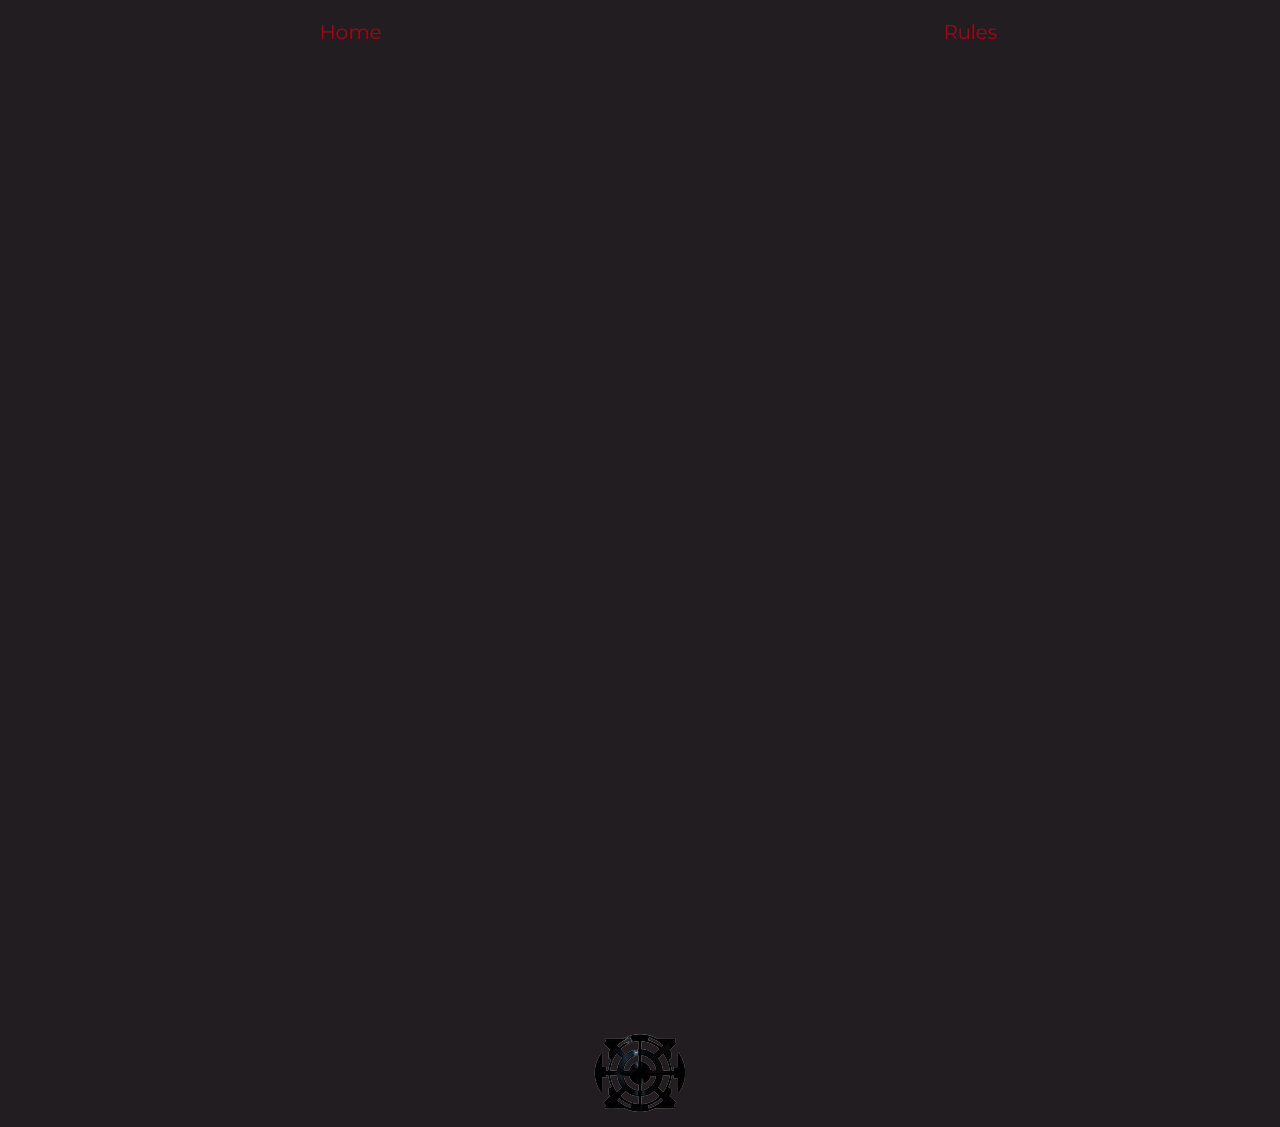
==== Index.html @ 0ff19245 "first commit" ====
<!DOCTYPE html>
<html lang="en">
<head>
    <meta charset="UTF-8">
    <meta name="viewport" content="width=device-width, initial-scale=1.0">
    <link rel="stylesheet" type="text/css" href="styles.css">
    <title>Star Wars War Game</title>
</head>
<body>
    <div class="main_container">
        <div class="header">
            <ul class="navbar1">
                <li><a href="index.html">Home</a></li>
                <li><a href="rules.html">Rules</a></li>
            </ul>
        </div>
        <div class="main">
            
        </div>
        <div class="footer">
            <a href="project.html">
                <img class="logo" src="navbar/img/logo_resized-removebg-preview.png" alt="Logo">
            </a>
        </div>
    </div>
</body>
</html>
---- styles.css ----
@import url('https://fonts.googleapis.com/css2?family=Montserrat:ital,wght@0,100..900;1,100..900&family=Roboto:ital,wght@0,100;0,300;0,400;0,500;0,700;0,900;1,100;1,300;1,400;1,500;1,700;1,900&display=swap');

body {
    margin: 0;
    background-color: #211D21;
}

.main_container {
    display: grid;
    grid-template-columns: 1fr;
    grid-template-rows: 50px 1000px 50px;
    grid-template-areas: "header"
                         "maingame"
                         "footer";
}

.header{
    font-family: 'Montserrat', sans-serif;

}

.header {
    font-size: 20px;
    grid-area: header;
}

.maingame {
    grid-area: maingame; 
    display: grid;
    grid-template-columns: 31.25% 7.5% 7.5% 7.5% 7.5% 7.5% 31.25%; 
    grid-template-rows: (10% 17.5% 5% 17.5% 5% 17.5% 5% 17.5% 10%);
    background-color: #A50113;
    border: 2px solid #FFFBF2;
}

.footer {
    grid-area: footer;
    display: flex;
    justify-content: center;
    align-items: center;
}

.navbar1 {
    display: grid;
    text-align: center;
    grid-template-columns: 1fr 1fr;
    list-style-type: none;
    
}

.navbar1 li a {
    transition: all 0.3s ease 0s;
}

.navbar1 li a:hover {
    color: #FFFBF2;
}

.logo {
    align-items: center;
}

.player1deck {
    grid-column: 4;
    grid-row: 2;
    background-color: aqua;
}

.player2deck {
    grid-column: 4;
    grid-row: 10;
    background-color: aqua;
    
}

.player1warzone {
    grid-column: 2;
    grid-row: 6;
    background-color: aqua;
}

.player2warzone {
    grid-column: 6;
    grid-row: 6;
    background-color: aqua;
}

.player1mat{
    grid-column: 4;
    grid-row: 5;
    background-color: aqua
}

.player2mat{
    grid-column: 4;
    grid-row: 7;
    background-color: aqua;

}

li, a{
    text-decoration: none;
    color: #A50113;
}
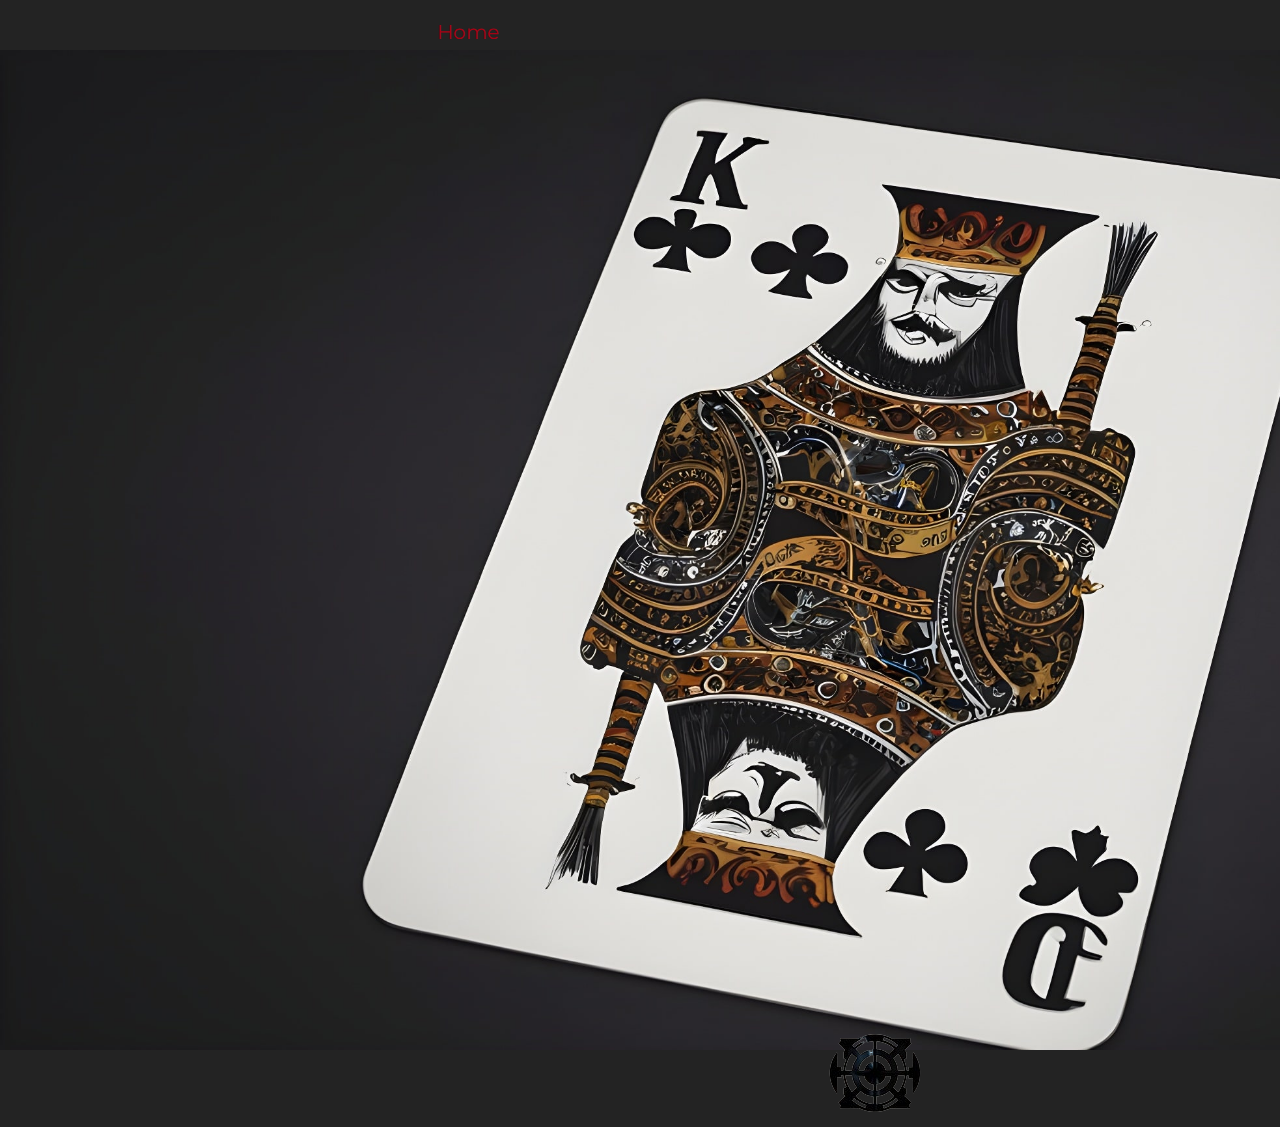
==== commit d2f9346f: "first sketch of the card game War" ====
--- a/Index.html
+++ b/Index.html
@@ -15,11 +15,11 @@
             </ul>
         </div>
         <div class="main">
-            
+            <img id="imagemain" src="imgs/clubs.jpeg" alt="Image">
         </div>
         <div class="footer">
             <a href="project.html">
-                <img class="logo" src="navbar/img/logo_resized-removebg-preview.png" alt="Logo">
+                <img class="logo" src="imgs/logo_resized-removebg-preview.png" alt="Logo">
             </a>
         </div>
     </div>
--- a/styles.css
+++ b/styles.css
@@ -2,7 +2,7 @@
 
 body {
     margin: 0;
-    background-color: #211D21;
+    background-color: #232323;
 }
 
 .main_container {
@@ -24,11 +24,19 @@
     grid-area: header;
 }
 
+.main{
+    background-color: #484646;
+    display: flex;
+    padding: auto;
+    
+}
+
 .maingame {
     grid-area: maingame; 
     display: grid;
-    grid-template-columns: 31.25% 7.5% 7.5% 7.5% 7.5% 7.5% 31.25%; 
-    grid-template-rows: (10% 17.5% 5% 17.5% 5% 17.5% 5% 17.5% 10%);
+    grid-template-columns: auto 75px auto;
+    grid-template-rows: auto 112.5px 5% 112.5px 5% 112.5px 5% 112.5px auto;
+    gap: 10px;
     background-color: #A50113;
     border: 2px solid #FFFBF2;
 }
@@ -61,46 +69,65 @@
 }
 
 .player1deck {
-    grid-column: 4;
+    grid-column: 2;
     grid-row: 2;
     background-color: aqua;
 }
 
 .player2deck {
-    grid-column: 4;
-    grid-row: 10;
+    grid-column: 2;
+    grid-row: 8;
     background-color: aqua;
     
 }
 
-.player1warzone {
+.player1mat{
     grid-column: 2;
-    grid-row: 6;
-    background-color: aqua;
-}
-
-.player2warzone {
-    grid-column: 6;
-    grid-row: 6;
-    background-color: aqua;
-}
-
-.player1mat{
-    grid-column: 4;
-    grid-row: 5;
+    grid-row: 4;
     background-color: aqua
 }
 
 .player2mat{
-    grid-column: 4;
-    grid-row: 7;
+    grid-column: 2;
+    grid-row: 6;
     background-color: aqua;
 
 }
+
 
 li, a{
     text-decoration: none;
     color: #A50113;
 }
 
+@media only screen and (max-width: 768px) {
+    .main_container {
+        display: grid;
+        grid-template-columns: 1fr;
+        grid-template-rows: 100px 746px 50px;
+        grid-template-areas: "header"
+                             "maingame"
+                             "footer";
+    }
 
+
+    .navbar1 {
+        display: flex;
+        flex-direction: column;
+    }
+    
+
+    .main {
+        display: flex;
+        justify-content: center;
+        align-items: center;
+        height: 100%; 
+    }
+    
+    #imagemain {
+        max-width: 100%; 
+        max-height: 100%; 
+    }
+}
+
+
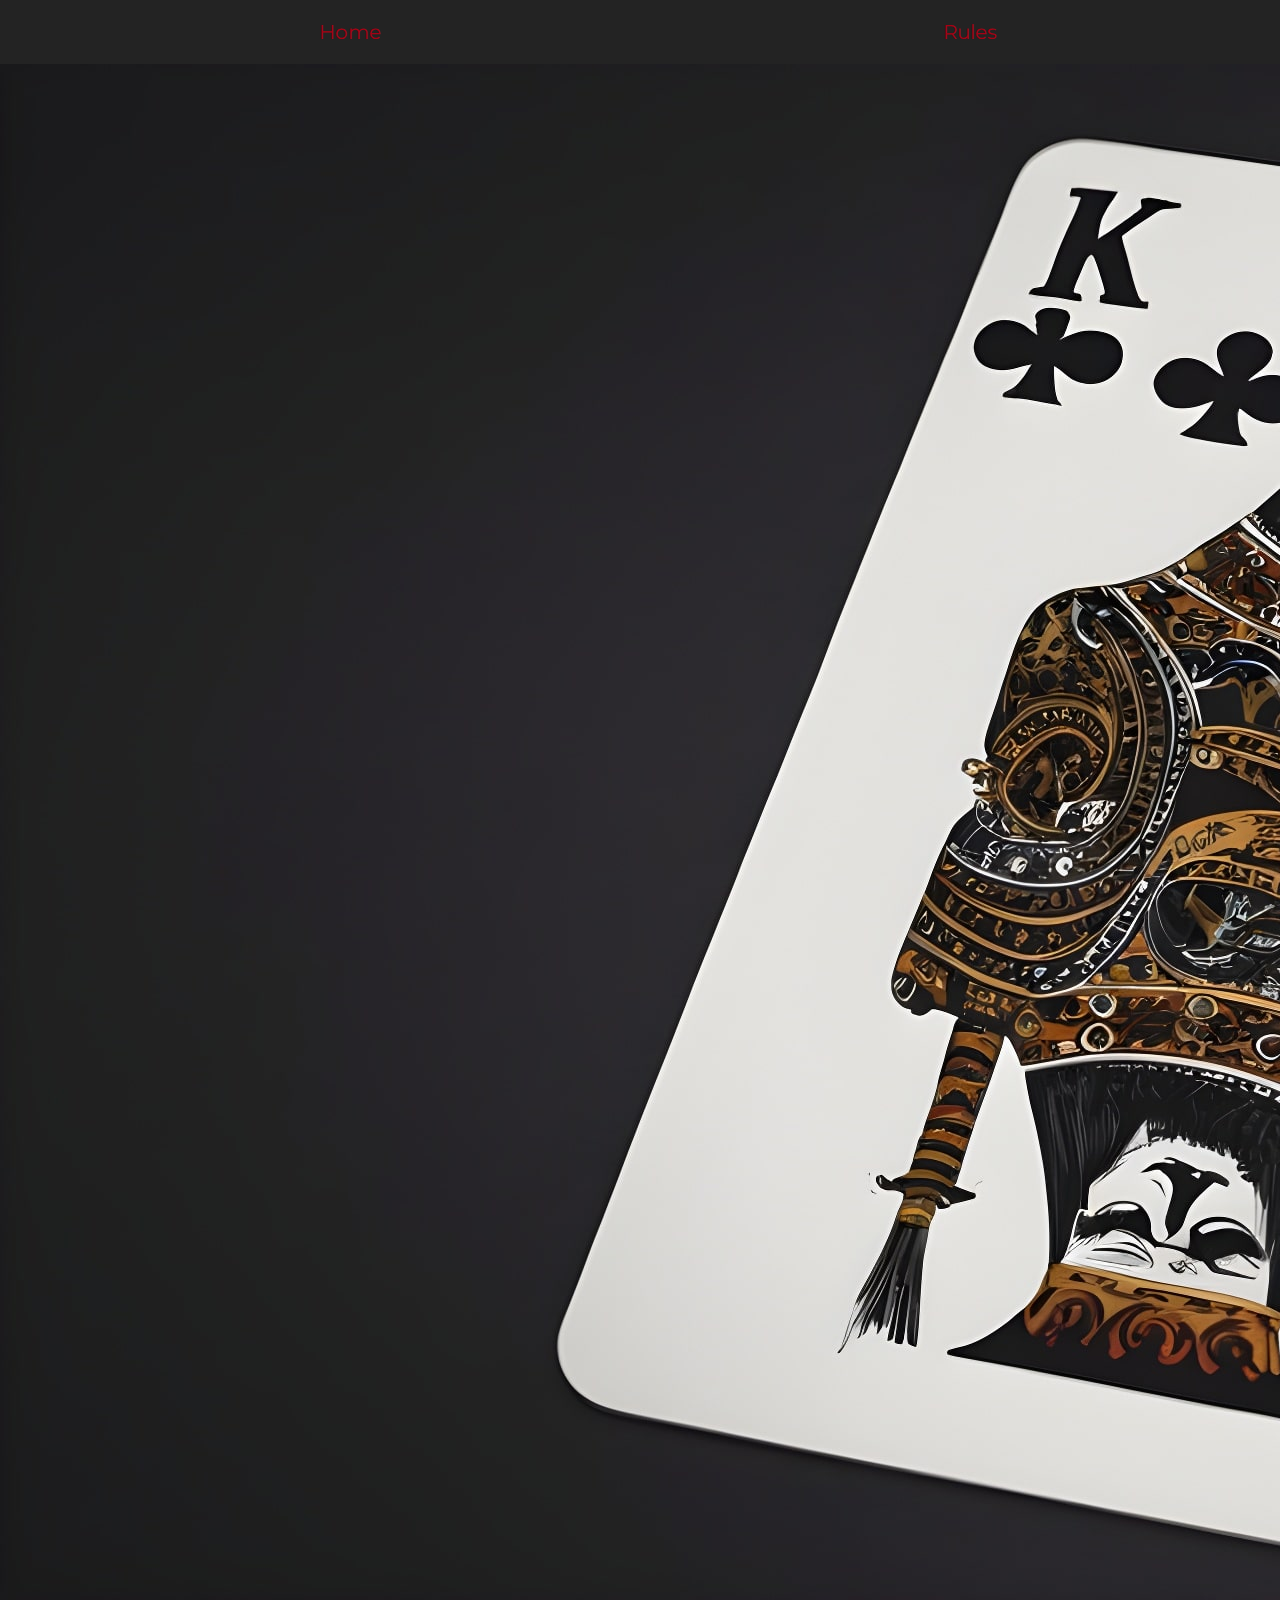
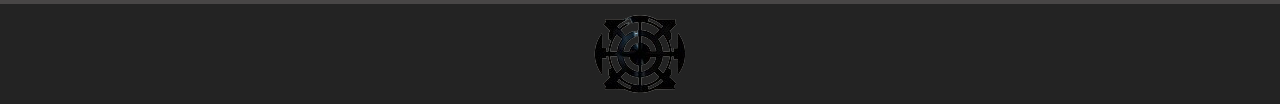
==== commit ebd7df19: "1st implementation of wargame logic" ====
--- a/Index.html
+++ b/Index.html
@@ -4,7 +4,7 @@
     <meta charset="UTF-8">
     <meta name="viewport" content="width=device-width, initial-scale=1.0">
     <link rel="stylesheet" type="text/css" href="styles.css">
-    <title>Star Wars War Game</title>
+    <title>Cards War Game</title>
 </head>
 <body>
     <div class="main_container">
@@ -15,7 +15,9 @@
             </ul>
         </div>
         <div class="main">
-            <img id="imagemain" src="imgs/clubs.jpeg" alt="Image">
+            <a href="WarGame.html">
+                <img id="imagemain" src="imgs/clubs.jpeg" alt="Image">
+              </a>
         </div>
         <div class="footer">
             <a href="project.html">
@@ -23,5 +25,6 @@
             </a>
         </div>
     </div>
+    <script src="index.js"></script>
 </body>
 </html>--- a/styles.css
+++ b/styles.css
@@ -6,12 +6,9 @@
 }
 
 .main_container {
-    display: grid;
-    grid-template-columns: 1fr;
-    grid-template-rows: 50px 1000px 50px;
-    grid-template-areas: "header"
-                         "maingame"
-                         "footer";
+    display: flex;
+    flex-direction: column;
+    
 }
 
 .header{
@@ -31,15 +28,17 @@
     
 }
 
-.maingame {
-    grid-area: maingame; 
+.game-container{
+    margin: 0;
+    background-color: #484646;
     display: grid;
-    grid-template-columns: auto 75px auto;
-    grid-template-rows: auto 112.5px 5% 112.5px 5% 112.5px 5% 112.5px auto;
-    gap: 10px;
-    background-color: #A50113;
-    border: 2px solid #FFFBF2;
+    grid-template-rows: 7rem 2rem 7rem;
+    gap: .5rem;
+    cursor: pointer;
+    justify-content: center;
+    padding-top: 1rem;
 }
+
 
 .footer {
     grid-area: footer;
@@ -65,33 +64,8 @@
 }
 
 .logo {
+    display: flex;
     align-items: center;
-}
-
-.player1deck {
-    grid-column: 2;
-    grid-row: 2;
-    background-color: aqua;
-}
-
-.player2deck {
-    grid-column: 2;
-    grid-row: 8;
-    background-color: aqua;
-    
-}
-
-.player1mat{
-    grid-column: 2;
-    grid-row: 4;
-    background-color: aqua
-}
-
-.player2mat{
-    grid-column: 2;
-    grid-row: 6;
-    background-color: aqua;
-
 }
 
 
@@ -99,6 +73,70 @@
     text-decoration: none;
     color: #A50113;
 }
+
+.deck {
+    height: 100%;
+    width: 100%;
+    border: 1px solid black;
+    display: flex;
+    justify-content: center;
+    align-items: center;
+    font-size: 3rem;
+    border-radius: .5rem;
+    color: white;
+    user-select: none;
+  }
+
+  .player1-deck{
+    background-color: rgb(206, 9, 9);
+  }
+
+  .player2-deck{
+    background-color: rgb(0, 76, 255);
+  }
+  .text {
+    grid-column: span 2;
+    display: flex;
+    justify-content: center;
+    align-items: center;
+  }
+  .card {
+    position: relative;
+    height: 100%;
+    width: 100%;
+    border: 1px solid black;
+    border-radius: .5rem;
+    display: flex;
+    justify-content: center;
+    align-items: center;
+    font-size: 4rem;
+  }
+
+  .card.red {
+    color: red;
+  }
+  
+  .card.black {
+    color: black;
+  }
+  
+  .card::before,
+  .card::after {
+    position: absolute;
+    content: attr(data-value);
+    font-size: 1rem;
+  }
+  
+  .card::before {
+    top: .5rem;
+    left: .5rem
+  }
+  
+  .card::after {
+    bottom: .5rem;
+    right: .5rem;
+    transform: rotate(180deg);
+  }
 
 @media only screen and (max-width: 768px) {
     .main_container {
@@ -123,11 +161,17 @@
         align-items: center;
         height: 100%; 
     }
+
+    .logo{
+        padding-top: 50%;
+    }
     
     #imagemain {
         max-width: 100%; 
         max-height: 100%; 
     }
+
+    
 }
 
 
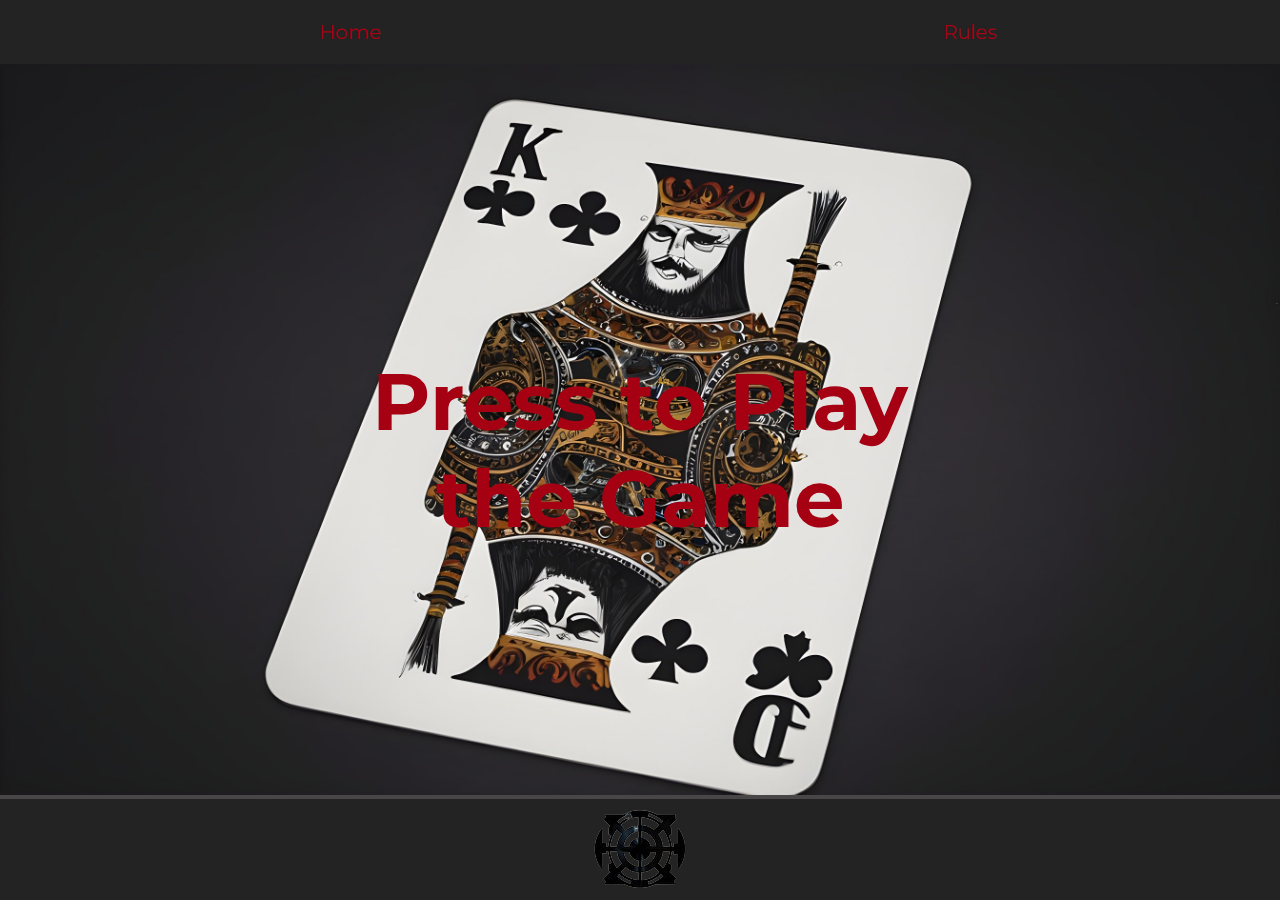
==== commit ce1a1181: "project completed" ====
--- a/Index.html
+++ b/Index.html
@@ -16,7 +16,8 @@
         </div>
         <div class="main">
             <a href="WarGame.html">
-                <img id="imagemain" src="imgs/clubs.jpeg" alt="Image">
+                <img id="imagemain" src="imgs/clubs.jpeg" alt="Image of a Card">
+                <div class="centered">Press to Play the Game</div>
               </a>
         </div>
         <div class="footer">
--- a/styles.css
+++ b/styles.css
@@ -3,12 +3,22 @@
 body {
     margin: 0;
     background-color: #232323;
+    height: 100%;
+}
+
+html{
+    height: 100%;
 }
 
 .main_container {
     display: flex;
     flex-direction: column;
-    
+    height: 100%;
+}
+
+#imagemain {
+    max-width: 100%;
+    max-height: 100%;
 }
 
 .header{
@@ -19,32 +29,7 @@
 .header {
     font-size: 20px;
     grid-area: header;
-}
-
-.main{
-    background-color: #484646;
-    display: flex;
-    padding: auto;
-    
-}
-
-.game-container{
-    margin: 0;
-    background-color: #484646;
-    display: grid;
-    grid-template-rows: 7rem 2rem 7rem;
-    gap: .5rem;
-    cursor: pointer;
-    justify-content: center;
-    padding-top: 1rem;
-}
-
-
-.footer {
-    grid-area: footer;
-    display: flex;
-    justify-content: center;
-    align-items: center;
+    border-radius: 0.5em;
 }
 
 .navbar1 {
@@ -63,6 +48,60 @@
     color: #FFFBF2;
 }
 
+.main{
+    background-color: #484646;
+    display: flex;
+    padding: auto;
+}
+
+.centered {
+    font-weight: bold;
+    font-size: 80px;
+    font-family: 'Montserrat', sans-serif;
+    text-align: center;
+    position: absolute;
+    top: 50%;
+    left: 50%;
+    transform: translate(-50%, -50%);
+    transition: all 0.3s ease 0s;
+  }
+
+.centered:hover{
+    color: #FFFBF2;
+}
+
+.game-container{
+    display: flex;
+    flex-direction: column;
+    justify-content: space-evenly;
+    height: 100vh;
+    background-color: white;
+}
+
+.head-flex{
+    display: flex;
+    flex-direction: row;
+    align-self: center;
+}
+    
+.deck-flex, .slot-flex, .score-flex{
+    display: flex;
+    flex-direction: row;
+    justify-content: space-evenly;
+}
+
+.footer {
+    grid-area: footer;
+    display: flex;
+    justify-content: center;
+    align-items: center;
+    position: sticky;
+    bottom: 0;
+    border-radius: 0.5em;
+    background-color: 232323;
+    z-index: 1;
+}
+
 .logo {
     display: flex;
     align-items: center;
@@ -74,69 +113,511 @@
     color: #A50113;
 }
 
-.deck {
-    height: 100%;
-    width: 100%;
-    border: 1px solid black;
-    display: flex;
-    justify-content: center;
-    align-items: center;
-    font-size: 3rem;
-    border-radius: .5rem;
-    color: white;
-    user-select: none;
-  }
-
-  .player1-deck{
-    background-color: rgb(206, 9, 9);
-  }
-
-  .player2-deck{
-    background-color: rgb(0, 76, 255);
-  }
-  .text {
-    grid-column: span 2;
-    display: flex;
-    justify-content: center;
-    align-items: center;
-  }
-  .card {
-    position: relative;
-    height: 100%;
-    width: 100%;
-    border: 1px solid black;
-    border-radius: .5rem;
-    display: flex;
-    justify-content: center;
-    align-items: center;
-    font-size: 4rem;
-  }
-
-  .card.red {
-    color: red;
+.p1stack {
+    width: 100px;
+    height: 150px;
+    position: absolute;
+    background-color: #fff;
+    border: 1px solid #000;
+    border-radius: 5px;
+    box-shadow: 2px 2px 5px rgba(0,0,0,0.3);
+    transform: rotateY(45deg);
+    background-image: url("./imgs/cards/BACK.png");
+    background-size: cover;
   }
   
-  .card.black {
-    color: black;
+  .p1stack:nth-child(1) {
+    transform: rotateY(15deg) translateZ(0px);
   }
   
-  .card::before,
-  .card::after {
-    position: absolute;
-    content: attr(data-value);
-    font-size: 1rem;
+  .p1stack:nth-child(2) {
+    transform: rotateY(15deg) translateZ(-10px);
   }
   
-  .card::before {
-    top: .5rem;
-    left: .5rem
+  .p1stack:nth-child(3) {
+    transform: rotateY(15deg) translateZ(-20px);
   }
   
-  .card::after {
-    bottom: .5rem;
-    right: .5rem;
-    transform: rotate(180deg);
+  .p1stack:nth-child(4) {
+    transform: rotateY(15deg) translateZ(-30px);
   }
+
+  .player1-deck, .player2-deck, .startingDeck{
+    box-sizing: border-box;
+    border: 0.5px solid black;
+    border-radius: 0.5em;
+    background-image: url("./imgs/cards/BACK.png");
+    background-size: cover;
+    width: 100px; 
+    height: 150px;
+    overflow: hidden;
+    box-shadow: 0 0 10px rgba(0, 0, 0, 0.5);
+    cursor: pointer;
+}
+
+.player1-card-slot{
+    box-sizing: border-box;
+    border: 2px solid black;
+    border-radius: 0.5em;
+    grid-column: 3;
+    grid-row: 3;
+    width: 100px;
+    height: 150px;
+    position: relative;
+}
+
+.player2-card-slot{
+    box-sizing: border-box;
+    border: 2px solid black;
+    border-radius: 0.5em;
+    width: 100px;
+    height: 150px;
+    position: relative;
+}
+
+.buttons{
+    display: flex;
+    grid-column: 4;
+    grid-row: 3;
+    text-align: center;
+    text-decoration: none;
+}
+
+.refreshbutton button:hover {
+    background-color: #f00;
+    animation: pulse 1s infinite;
+}
+
+@keyframes pulse {
+    0% {
+        transform: scale(1);
+    }
+    50% {
+        transform: scale(1.1);
+    }
+    100% {
+        transform: scale(1);
+    }
+}
+
+.refreshbutton button{
+    color: #FFFBF2;
+    background-color: #A50113;
+    border-radius: 15px;
+    transition: background-color 0.5s ease;
+}
+
+.buttons{
+    display: flex;
+    grid-column: 4;
+    grid-row: 3;
+    text-align: center;
+    text-decoration: none;
+}
+
+
+
+
+
+/* Cards design */
+
+.card {
+    display: grid;
+    grid-template-columns: repeat(5, 1fr);
+    grid-template-rows: 0.5fr repeat(5, minmax(0, 1fr)) 0.5fr;
+    border: 0.5px solid black;
+    box-sizing: border-box;
+    padding-top: 5px;
+    padding-bottom: 5px;
+    border-color: black;
+    border-style: solid;
+    border-radius: .50em;
+    box-shadow: 10px 5px 5px black;
+    width: 100px;
+    height: 150px;
+    align-items: center;
+}
+
+.top {
+    display: flex;
+    align-items: center;
+    flex-direction: column;
+    align-self: start;
+    grid-column: 1;
+    grid-row: 1 / 3;
+}
+
+.bottom {
+    grid-column: 5;
+    grid-row: 6 / 8;
+    text-align: center;
+    align-self: end;
+    transform: rotate(180deg);
+}
+
+.card[data-value="9"] .bottom, .card[data-value="10"] .bottom{
+    grid-row: 8 / 10
+}
+
+.corner-number{
+    font-size: 20px;
+}
+
+.corner-number > span {
+    display: block;
+    font-size: small;
+}
+
+.pip {
+    text-align: center;
+    font-size: 1em;
+}
+
+.card[data-value="2"] .pip:first-child {
+    grid-column: 3;
+    grid-row: 2;
+}
+
+.card[data-value="2"] .pip:nth-child(2) {
+    grid-column: 3;
+    grid-row: 6;
+    transform: rotate(180deg);
+}
+
+.card[data-value="3"] .pip:first-child {
+    grid-column: 3;
+    grid-row: 2;
+}
+
+.card[data-value="3"] .pip:nth-child(2) {
+    grid-column: 3;
+    grid-row: 4;
+}
+
+.card[data-value="3"] .pip:nth-child(3) {
+    grid-column: 3;
+    grid-row: 6;
+    transform: rotate(180deg);
+}
+
+.card[data-value="4"] .pip:first-child {
+    grid-column: 2;
+    grid-row: 2;
+}
+
+.card[data-value="4"] .pip:nth-child(2) {
+    grid-column: 2;
+    grid-row: 6;
+    transform: rotate(180deg);
+}
+
+.card[data-value="4"] .pip:nth-child(3) {
+    grid-column: 4;
+    grid-row: 2;
+}
+
+.card[data-value="4"] .pip:nth-child(4) {
+    grid-column: 4;
+    grid-row: 6;
+    transform: rotate(180deg);
+}
+
+.card[data-value="5"] .pip:first-child {
+    grid-column: 2;
+    grid-row: 2;
+}
+
+.card[data-value="5"] .pip:nth-child(2) {
+    grid-column: 2;
+    grid-row: 6;
+    transform: rotate(180deg);
+}
+
+.card[data-value="5"] .pip:nth-child(3) {
+    grid-column: 4;
+    grid-row: 2;
+}
+
+.card[data-value="5"] .pip:nth-child(4) {
+    grid-column: 4;
+    grid-row: 6;
+    transform: rotate(180deg);
+}
+
+.card[data-value="5"] .pip:nth-child(5) {
+    grid-column: 3;
+    grid-row: 4;
+}
+
+.card[data-value="6"] .pip:first-child {
+    grid-column: 2;
+    grid-row: 2;
+}
+
+.card[data-value="6"] .pip:nth-child(2) {
+    grid-column: 2;
+    grid-row: 4;
+}
+
+.card[data-value="6"] .pip:nth-child(3) {
+    grid-column: 2;
+    grid-row: 6;
+    transform: rotate(180deg);
+}
+
+.card[data-value="6"] .pip:nth-child(4) {
+    grid-column: 4;
+    grid-row: 2;
+}
+
+.card[data-value="6"] .pip:nth-child(5) {
+    grid-column: 4;
+    grid-row: 4;
+}
+
+.card[data-value="6"] .pip:nth-child(6) {
+    grid-column: 4;
+    grid-row: 6;
+    transform: rotate(180deg);
+}
+
+.card[data-value="7"] .pip:first-child {
+    grid-column: 2;
+    grid-row: 2;
+}
+
+[data-value="7"] .pip:nth-child(2) {
+    grid-column: 2;
+    grid-row: 4;
+}
+
+[data-value="7"] .pip:nth-child(3) {
+    grid-column: 2;
+    grid-row: 6;
+    transform: rotate(180deg);
+}
+
+.card[data-value="7"] .pip:nth-child(4) {
+    grid-column: 4;
+    grid-row: 2;
+}
+
+.card[data-value="7"] .pip:nth-child(5) {
+    grid-column: 4;
+    grid-row: 4;
+}
+
+.card[data-value="7"] .pip:nth-child(6) {
+    grid-column: 4;
+    grid-row: 6;
+    transform: rotate(180deg);
+}
+
+.card[data-value="7"] .pip:nth-child(7) {
+    grid-column: 3;
+    grid-row: 3;
+}
+
+.card[data-value="8"] .pip:first-child {
+    grid-column: 2;
+    grid-row: 2;
+}
+
+.card[data-value="8"] .pip:nth-child(2) {
+    grid-column: 2;
+    grid-row: 4;
+}
+
+.card[data-value="8"] .pip:nth-child(3) {
+    grid-column: 2;
+    grid-row: 6;
+    transform: rotate(180deg);
+}
+
+.card[data-value="8"] .pip:nth-child(4) {
+    grid-column: 4;
+    grid-row: 2;
+}
+
+.card[data-value="8"] .pip:nth-child(5) {
+    grid-column: 4;
+    grid-row: 4;
+}
+
+.card[data-value="8"] .pip:nth-child(6) {
+    grid-column: 4;
+    grid-row: 6;
+    transform: rotate(180deg);
+}
+
+.card[data-value="8"] .pip:nth-child(7) {
+    grid-column: 3;
+    grid-row: 3;
+}
+
+.card[data-value="8"] .pip:nth-child(8) {
+    grid-column: 3;
+    grid-row: 5;
+    transform: rotate(180deg);
+}
+
+.card[data-value="9"] .pip:first-child {
+    grid-column: 2;
+    grid-row: 2;
+}
+
+.card[data-value="9"] .pip:nth-child(2) {
+    grid-column: 2;
+    grid-row: 4;
+}
+
+.card[data-value="9"] .pip:nth-child(3) {
+    grid-column: 2;
+    grid-row: 6;
+    transform: rotate(180deg);
+}
+
+.card[data-value="9"] .pip:nth-child(4) {
+    grid-column: 2;
+    grid-row: 8;
+    transform: rotate(180deg);
+}
+
+.card.card[data-value="9"] .pip:nth-child(5) {
+    grid-column: 4;
+    grid-row: 2;
+}
+
+.card[data-value="9"] .pip:nth-child(6) {
+    grid-column: 4;
+    grid-row: 4;
+}
+
+.card[data-value="9"] .pip:nth-child(7) {
+    grid-column: 4;
+    grid-row: 6;
+    transform: rotate(180deg);
+}
+
+.card[data-value="9"] .pip:nth-child(8) {
+    grid-column: 4;
+    grid-row: 8;
+    transform: rotate(180deg);
+}
+
+.card[data-value="9"] .pip:nth-child(9) {
+    grid-column: 3;
+    grid-row: 5;
+}
+
+.card[data-value="10"] .pip:first-child {
+    grid-column: 2;
+    grid-row: 2;
+}
+
+.card[data-value="10"] .pip:nth-child(2) {
+    grid-column: 2;
+    grid-row: 4;
+}
+
+.card[data-value="10"] .pip:nth-child(3) {
+    grid-column: 2;
+    grid-row: 6;
+    transform: rotate(180deg);
+}
+
+.card[data-value="10"] .pip:nth-child(4) {
+    grid-column: 2;
+    grid-row: 8;
+    transform: rotate(180deg);
+}
+
+.card[data-value="10"] .pip:nth-child(5) {
+    grid-column: 4;
+    grid-row: 2;
+}
+
+.card[data-value="10"] .pip:nth-child(6) {
+    grid-column: 4;
+    grid-row: 4;
+}
+
+.card[data-value="10"] .pip:nth-child(7) {
+    grid-column: 4;
+    grid-row: 6;
+    transform: rotate(180deg);
+}
+
+.card[data-value="10"] .pip:nth-child(8) {
+    grid-column: 4;
+    grid-row: 8;
+    transform: rotate(180deg);
+}
+
+.card[data-value="10"] .pip:nth-child(9) {
+    grid-column: 3;
+    grid-row: 3;
+}
+
+.card[data-value="10"] .pip:nth-child(10) {
+    grid-column: 3;
+    grid-row: 7;
+    transform: rotate(180deg);
+}
+
+.card[data-value="9"], .card[data-value="10"] {
+    grid-template-rows: 0.5fr repeat(7, minmax(0, 1fr)) 0.5fr;
+}
+
+.card[data-value="J"] .pip:first-child {
+    content: url("imgs/jack-black.svg");
+    transform: scale(2);
+    grid-column: 3;
+    grid-row: 4;
+}
+
+.card[data-value="Q"] .pip:first-child {
+    content: url("imgs/queen-black.svg");
+    transform: scale(2);
+    grid-column: 3;
+    grid-row: 4;
+}
+
+.card[data-value="K"][data-suit="♥"] .pip:first-child{
+    content: url("./imgs/king-black-red.svg");
+}
+
+.card[data-value="K"][data-suit="♦"] .pip:first-child{
+    content: url("./imgs/king-black-red.svg");
+}
+
+.card[data-value="Q"][data-suit="♥"] .pip:first-child{
+    content: url("./imgs/queen-black-red.svg");
+}
+
+.card[data-value="Q"][data-suit="♦"] .pip:first-child{
+    content: url("./imgs/queen-black-red.svg");
+} 
+.card[data-value="J"][data-suit="♥"] .pip:first-child{
+    content: url("./imgs/jack-black-red.svg");
+}
+.card[data-value="J"][data-suit="♦"] .pip:first-child {
+    content: url("./imgs/jack-black-red.svg");
+}
+
+.card[data-value="K"] .pip:first-child {
+    content: url("./imgs/king-black.svg");
+    transform: scale(2);
+    grid-column: 3;
+    grid-row: 4;
+}
+
+.card[data-value="A"] .pip:first-child {
+    grid-column: 3;
+    grid-row: 4;
+    font-size: 70px;
+}
+
 
 @media only screen and (max-width: 768px) {
     .main_container {
@@ -148,6 +629,13 @@
                              "footer";
     }
 
+    .header {
+        height: 50px;
+    }
+
+    .footer {
+        height: 50px;
+    }
 
     .navbar1 {
         display: flex;
@@ -170,8 +658,75 @@
         max-width: 100%; 
         max-height: 100%; 
     }
-
-    
-}
-
-
+}
+/* Rules */
+.wrapper {
+    margin-top: 100px;
+    padding-top: 150px;
+    padding-bottom: 1000px;
+    max-width: 700px;
+    margin: 0 auto;
+    font-family: -apple-system, BlinkMacSystemFont, "Segoe UI", Roboto, Helvetica,
+      Arial, sans-serif, "Apple Color Emoji", "Segoe UI Emoji", "Segoe UI Symbol";
+  }
+  
+  .rule {
+    top: 30px;
+    position: sticky;
+    border: 1px solid #ccc;
+    box-shadow: 5px 5px 5px rgba(0, 0, 0, 0.1);
+    background-color: white;
+    color: #333;
+    padding: 40px;
+    border-radius: 10px;
+    margin-bottom: 20px;
+  
+    h2 {
+      padding: 0;
+    }
+    span {
+      display: block;
+      font-size: 14px;
+      color: #A50113;
+    }
+  }
+  
+  /*Header effect*/
+  @keyframes sparkle {
+    0% { color: red; }
+    50% { color: yellow; }
+    100% { color: red; }
+}
+
+.sparkling {
+    animation: sparkle 1s infinite;
+}
+
+/* project */
+
+.project-container {
+    display: flex;
+    flex-direction: column;
+    justify-content: space-evenly;
+    height: 100vh;
+    background-color: white;
+    flex-wrap: wrap;
+}
+.first-part{
+    display: flex;
+    flex-direction: column;
+    align-items: center;
+}
+
+.fp-img img{
+    border-radius: 50%;
+    border:  10px solid #FEDE00;
+    width: 300px;
+}
+
+.info, .info-p2, .info-p3{
+    display: flex;
+    flex-direction: column;
+    align-items: center;
+}
+
